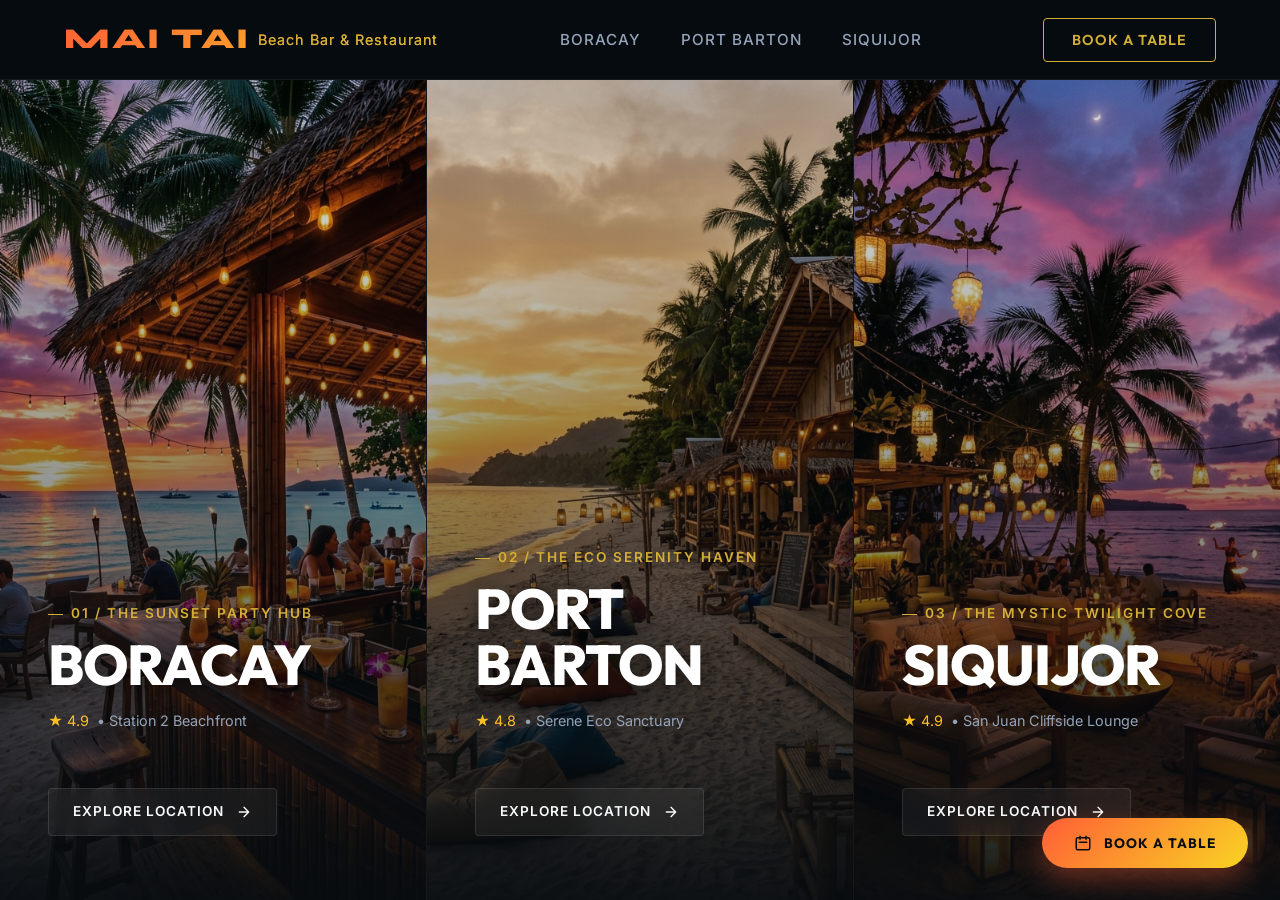
==== index.html @ 7ba45258 "Initial commit: Mai Tai Beach Bar Website with vertical split layout and local SEO/GEO schemas" ====
<!DOCTYPE html>
<html lang="en">
<head>
  <meta charset="UTF-8">
  <meta name="viewport" content="width=device-width, initial-scale=1.0">
  <title>Mai Tai Beach Bar & Restaurant | Boracay, Port Barton, Siquijor</title>
  
  <!-- SEO Meta Tags -->
  <meta name="description" content="Welcome to Mai Tai Beach Bar & Restaurant. Experience tropical luxury, signature cocktails, and premium dining at our three stunning Philippine beach locations: Boracay, Port Barton, and Siquijor.">
  <meta name="keywords" content="beach bar Philippines, Mai Tai, Boracay beach bar, Port Barton restaurant, Siquijor sunset bar, tropical cocktails, beach dining, Station 2 Boracay, Palawan beach bar">
  
  <!-- Open Graph / Facebook -->
  <meta property="og:type" content="website">
  <meta property="og:url" content="https://maitaibeachbar.com/">
  <meta property="og:title" content="Mai Tai Beach Bar & Restaurant | Boracay, Port Barton, Siquijor">
  <meta property="og:description" content="Indulge in tropical luxury, sunset views, and local fusion cuisine at our premium beach bar locations in Boracay, Port Barton, and Siquijor.">
  <meta property="og:image" content="assets/images/boracay.png">

  <!-- Twitter -->
  <meta property="twitter:card" content="summary_large_image">
  <meta property="twitter:url" content="https://maitaibeachbar.com/">
  <meta property="twitter:title" content="Mai Tai Beach Bar & Restaurant | Boracay, Port Barton, Siquijor">
  <meta property="twitter:description" content="Indulge in tropical luxury, sunset views, and local fusion cuisine at our premium beach bar locations in Boracay, Port Barton, and Siquijor.">
  <meta property="twitter:image" content="assets/images/boracay.png">

  <!-- Stylesheet -->
  <link rel="stylesheet" href="css/style.css">

  <!-- Organization Schema (SEO/GEO) -->
  <script type="application/ld+json">
  {
    "@context": "https://schema.org",
    "@type": "BarOrRestaurant",
    "name": "Mai Tai Beach Bar & Restaurant",
    "image": "assets/images/boracay.png",
    "@id": "https://maitaibeachbar.com",
    "url": "https://maitaibeachbar.com",
    "telephone": "+639171234567",
    "priceRange": "$$",
    "servesCuisine": "Filipino Fusion, International, Seafood, Cocktails",
    "address": {
      "@type": "PostalAddress",
      "addressCountry": "PH"
    },
    "subOrganization": [
      {
        "@type": "BarOrRestaurant",
        "name": "Mai Tai Beach Bar - Boracay",
        "image": "assets/images/boracay.png",
        "telephone": "+639179876543",
        "priceRange": "$$",
        "address": {
          "@type": "PostalAddress",
          "streetAddress": "Station 2, Beachfront, Balabag",
          "addressLocality": "Boracay Island",
          "addressRegion": "Malay, Aklan",
          "postalCode": "5608",
          "addressCountry": "PH"
        },
        "geo": {
          "@type": "GeoCoordinates",
          "latitude": 11.9593,
          "longitude": 121.9271
        }
      },
      {
        "@type": "BarOrRestaurant",
        "name": "Mai Tai Beach Bar - Port Barton",
        "image": "assets/images/port-barton.png",
        "telephone": "+639176543210",
        "priceRange": "$$",
        "address": {
          "@type": "PostalAddress",
          "streetAddress": "Itaytay Beach",
          "addressLocality": "Port Barton, San Vicente",
          "addressRegion": "Palawan",
          "postalCode": "5309",
          "addressCountry": "PH"
        },
        "geo": {
          "@type": "GeoCoordinates",
          "latitude": 10.4754,
          "longitude": 119.2536
        }
      },
      {
        "@type": "BarOrRestaurant",
        "name": "Mai Tai Beach Bar - Siquijor",
        "image": "assets/images/siquijor.png",
        "telephone": "+639173210987",
        "priceRange": "$$",
        "address": {
          "@type": "PostalAddress",
          "streetAddress": "Solfili, San Juan",
          "addressLocality": "San Juan",
          "addressRegion": "Siquijor",
          "postalCode": "6227",
          "addressCountry": "PH"
        },
        "geo": {
          "@type": "GeoCoordinates",
          "latitude": 9.1627,
          "longitude": 123.4975
        }
      }
    ]
  }
  </script>
</head>
<body>

  <!-- Navigation -->
  <nav class="navbar" id="main-nav">
    <a href="index.html" class="logo">
      MAI TAI <span>Beach Bar & Restaurant</span>
    </a>
    <ul class="nav-links" id="nav-menu">
      <li class="nav-item"><a href="boracay.html">Boracay</a></li>
      <li class="nav-item"><a href="port-barton.html">Port Barton</a></li>
      <li class="nav-item"><a href="siquijor.html">Siquijor</a></li>
    </ul>
    <button class="nav-btn open-booking-modal" id="nav-booking-btn">Book a Table</button>
    <button class="hamburger" id="nav-toggle" aria-label="Toggle Menu">
      <span></span>
      <span></span>
      <span></span>
    </button>
  </nav>

  <!-- Interactive Split Landing Page -->
  <main class="split-container">
    
    <!-- Boracay Panel -->
    <section class="split-panel" id="panel-boracay">
      <div class="panel-bg" style="background-image: url('assets/images/boracay.png');"></div>
      <div class="panel-content">
        <div class="panel-meta">
          <span></span> 01 / The Sunset Party Hub
        </div>
        <h2 class="panel-title">Boracay</h2>
        <div class="panel-rating">
          ★ 4.9 <span>• Station 2 Beachfront</span>
        </div>
        <p class="panel-desc">
          Experience the vibrant, high-energy pulse of Boracay. Powdery white sand, glowing fire dancer spectacles, and endless beachfront sunset sessions under tropical palms.
        </p>
        <a href="boracay.html" class="panel-link">
          Explore Location
          <svg fill="none" stroke="currentColor" stroke-linecap="round" stroke-linejoin="round" stroke-width="2" viewBox="0 0 24 24"><path d="M5 12h14M12 5l7 7-7 7"/></svg>
        </a>
      </div>
    </section>

    <!-- Port Barton Panel -->
    <section class="split-panel" id="panel-barton">
      <div class="panel-bg" style="background-image: url('assets/images/port-barton.png');"></div>
      <div class="panel-content">
        <div class="panel-meta">
          <span></span> 02 / The Eco Serenity Haven
        </div>
        <h2 class="panel-title">Port Barton</h2>
        <div class="panel-rating">
          ★ 4.8 <span>• Serene Eco Sanctuary</span>
        </div>
        <p class="panel-desc">
          Slow down and reconnect in Palawan's eco-haven. Warm golden hour sun, cozy wooden cabanas, crystal waters, and sustainably sourced ocean-to-table dining.
        </p>
        <a href="port-barton.html" class="panel-link">
          Explore Location
          <svg fill="none" stroke="currentColor" stroke-linecap="round" stroke-linejoin="round" stroke-width="2" viewBox="0 0 24 24"><path d="M5 12h14M12 5l7 7-7 7"/></svg>
        </a>
      </div>
    </section>

    <!-- Siquijor Panel -->
    <section class="split-panel" id="panel-siquijor">
      <div class="panel-bg" style="background-image: url('assets/images/siquijor.png');"></div>
      <div class="panel-content">
        <div class="panel-meta">
          <span></span> 03 / The Mystic Twilight Cove
        </div>
        <h2 class="panel-title">Siquijor</h2>
        <div class="panel-rating">
          ★ 4.9 <span>• San Juan Cliffside Lounge</span>
        </div>
        <p class="panel-desc">
          Immerse yourself in Siquijor's magical atmosphere. Acoustic sunset sessions, glowing lanterns, cozy fire pits, and cliffside ocean breezes.
        </p>
        <a href="siquijor.html" class="panel-link">
          Explore Location
          <svg fill="none" stroke="currentColor" stroke-linecap="round" stroke-linejoin="round" stroke-width="2" viewBox="0 0 24 24"><path d="M5 12h14M12 5l7 7-7 7"/></svg>
        </a>
      </div>
    </section>

  </main>

  <!-- Floating Booking Button -->
  <button class="floating-booking-btn open-booking-modal" id="float-booking-btn">
    <svg fill="none" stroke="currentColor" stroke-linecap="round" stroke-linejoin="round" stroke-width="2" viewBox="0 0 24 24"><path d="M8 7V3m8 4V3m-9 8h10M5 21h14a2 2 0 002-2V7a2 2 0 00-2-2H5a2 2 0 00-2 2v12a2 2 0 002 2z"/></svg>
    Book a Table
  </button>

  <!-- Reservation Modal -->
  <div class="modal" id="booking-modal">
    <div class="modal-content">
      <button class="modal-close" id="close-modal" aria-label="Close Modal">
        <svg fill="none" stroke="currentColor" stroke-linecap="round" stroke-linejoin="round" stroke-width="2" viewBox="0 0 24 24"><path d="M6 18L18 6M6 6l12 12"/></svg>
      </button>
      
      <!-- Form State -->
      <form id="reservation-form">
        <div class="modal-header">
          <h3>Reserve A Table</h3>
          <p>Book your spot in paradise. Select your preferred branch below.</p>
        </div>
        
        <div class="form-group">
          <label class="form-label" for="book-branch">Select Beach Bar Branch</label>
          <select class="form-control" id="book-branch" name="branch" required>
            <option value="" disabled selected>Choose a location...</option>
            <option value="Boracay">Mai Tai Boracay (Station 2)</option>
            <option value="Port Barton">Mai Tai Port Barton (Itaytay Beach)</option>
            <option value="Siquijor">Mai Tai Siquijor (San Juan Cliffside)</option>
          </select>
        </div>
        
        <div class="form-row">
          <div class="form-group">
            <label class="form-label" for="book-date">Date</label>
            <input type="date" class="form-control" id="book-date" name="date" required>
          </div>
          <div class="form-group">
            <label class="form-label" for="book-time">Time</label>
            <select class="form-control" id="book-time" name="time" required>
              <option value="" disabled selected>Select time...</option>
              <option value="11:00 AM">11:00 AM</option>
              <option value="12:30 PM">12:30 PM</option>
              <option value="2:00 PM">2:00 PM</option>
              <option value="4:00 PM">4:00 PM (Pre-Sunset)</option>
              <option value="5:30 PM">5:30 PM (Sunset Peak)</option>
              <option value="7:00 PM">7:00 PM</option>
              <option value="8:30 PM">8:30 PM</option>
              <option value="10:00 PM">10:00 PM</option>
            </select>
          </div>
        </div>

        <div class="form-row">
          <div class="form-group">
            <label class="form-label" for="book-guests">Guests</label>
            <select class="form-control" id="book-guests" name="guests" required>
              <option value="2" selected>2 People</option>
              <option value="3">3 People</option>
              <option value="4">4 People</option>
              <option value="6">6 People</option>
              <option value="8">8+ People (Group)</option>
            </select>
          </div>
          <div class="form-group">
            <label class="form-label" for="book-phone">Phone Number</label>
            <input type="tel" class="form-control" id="book-phone" name="phone" placeholder="+63 917..." required>
          </div>
        </div>

        <div class="form-group">
          <label class="form-label" for="book-name">Full Name</label>
          <input type="text" class="form-control" id="book-name" name="name" placeholder="John Doe" required>
        </div>

        <div class="form-group">
          <label class="form-label" for="book-email">Email Address</label>
          <input type="email" class="form-control" id="book-email" name="email" placeholder="john@example.com" required>
        </div>

        <button type="submit" class="form-submit-btn">Confirm Reservation</button>
      </form>

      <!-- Success State -->
      <div class="form-success-state" id="success-state">
        <div class="success-icon">
          <svg fill="none" stroke="currentColor" stroke-linecap="round" stroke-linejoin="round" stroke-width="2" viewBox="0 0 24 24"><path d="M5 13l4 4L19 7"/></svg>
        </div>
        <h4>Booking Confirmed!</h4>
        <p>Your table in paradise is reserved. We sent a confirmation email to <strong id="success-email">john@example.com</strong>. See you soon!</p>
        <button class="form-submit-btn" id="success-close-btn" style="margin-top: 2rem;">Awesome</button>
      </div>

    </div>
  </div>

  <!-- JavaScript -->
  <script src="js/main.js"></script>
</body>
</html>
---- css/style.css ----
/* Google Fonts */
@import url('https://fonts.googleapis.com/css2?family=Inter:wght@300;400;500;600;700&family=Outfit:wght@300;400;500;600;700;800&family=Syne:wght@500;600;700;800&display=swap');

:root {
  /* Color Palette */
  --bg-dark: #070c10;
  --bg-card: rgba(18, 26, 33, 0.65);
  --bg-card-hover: rgba(25, 36, 46, 0.85);
  --border-color: rgba(212, 175, 55, 0.15);
  --border-hover: rgba(212, 175, 55, 0.4);
  
  --primary-gold: #d4af37; /* Sand Gold */
  --primary-gold-rgb: 212, 175, 55;
  --accent-orange: #ff5e36; /* Sunset Orange */
  --accent-yellow: #f9d423; /* Golden Sunset */
  
  --text-primary: #f8fafc;
  --text-secondary: #94a3b8;
  --text-muted: #64748b;
  
  /* Gradation */
  --sunset-gradient: linear-gradient(135deg, var(--accent-orange) 0%, var(--accent-yellow) 100%);
  --dark-overlay: linear-gradient(to bottom, rgba(7, 12, 16, 0.2) 0%, rgba(7, 12, 16, 0.85) 100%);
  --panel-overlay: linear-gradient(to bottom, rgba(7, 12, 16, 0.1) 0%, rgba(7, 12, 16, 0.5) 60%, rgba(7, 12, 16, 0.95) 100%);
  
  /* Font Family */
  --font-title: 'Outfit', sans-serif;
  --font-accent: 'Syne', sans-serif;
  --font-body: 'Inter', sans-serif;

  /* Nav Height */
  --nav-height: 80px;
}

/* Reset & Base Styles */
* {
  margin: 0;
  padding: 0;
  box-sizing: border-box;
}

html {
  scroll-behavior: smooth;
}

body {
  font-family: var(--font-body);
  background-color: var(--bg-dark);
  color: var(--text-primary);
  line-height: 1.6;
  overflow-x: hidden;
}

h1, h2, h3, h4, h5, h6 {
  font-family: var(--font-title);
  font-weight: 700;
  letter-spacing: -0.02em;
}

a {
  text-decoration: none;
  color: inherit;
  transition: all 0.3s ease;
}

img {
  max-width: 100%;
  height: auto;
  display: block;
}

/* Header & Navbar */
.navbar {
  position: fixed;
  top: 0;
  left: 0;
  width: 100%;
  height: var(--nav-height);
  background: rgba(7, 12, 16, 0.8);
  backdrop-filter: blur(15px);
  -webkit-backdrop-filter: blur(15px);
  border-bottom: 1px solid rgba(255, 255, 255, 0.05);
  z-index: 1000;
  display: flex;
  align-items: center;
  justify-content: space-between;
  padding: 0 4rem;
  transition: all 0.4s ease;
}

.navbar.scrolled {
  height: 70px;
  background: rgba(7, 12, 16, 0.95);
  box-shadow: 0 10px 30px rgba(0, 0, 0, 0.3);
}

.logo {
  font-family: var(--font-accent);
  font-weight: 800;
  font-size: 1.8rem;
  letter-spacing: 2px;
  background: var(--sunset-gradient);
  -webkit-background-clip: text;
  -webkit-text-fill-color: transparent;
  display: flex;
  align-items: center;
  gap: 0.5rem;
}

.logo span {
  font-size: 0.9rem;
  font-family: var(--font-body);
  font-weight: 400;
  letter-spacing: 1px;
  color: var(--primary-gold);
  -webkit-text-fill-color: initial;
}

.nav-links {
  display: flex;
  list-style: none;
  gap: 2.5rem;
  align-items: center;
}

.nav-item a {
  font-size: 0.95rem;
  font-weight: 500;
  letter-spacing: 1px;
  text-transform: uppercase;
  color: var(--text-secondary);
  position: relative;
  padding: 0.5rem 0;
}

.nav-item a:hover,
.nav-item.active a {
  color: var(--text-primary);
}

.nav-item a::after {
  content: '';
  position: absolute;
  bottom: 0;
  left: 0;
  width: 0;
  height: 2px;
  background: var(--sunset-gradient);
  transition: width 0.3s ease;
}

.nav-item a:hover::after,
.nav-item.active a::after {
  width: 100%;
}

.nav-btn {
  background: transparent;
  border: 1px solid var(--primary-gold);
  color: var(--primary-gold);
  padding: 0.75rem 1.75rem;
  font-family: var(--font-title);
  font-weight: 600;
  font-size: 0.9rem;
  letter-spacing: 1px;
  text-transform: uppercase;
  border-radius: 4px;
  cursor: pointer;
  transition: all 0.3s cubic-bezier(0.25, 1, 0.5, 1);
}

.nav-btn:hover {
  background: var(--sunset-gradient);
  border-color: transparent;
  color: var(--bg-dark);
  box-shadow: 0 0 20px rgba(212, 175, 55, 0.3);
  transform: translateY(-2px);
}

/* Hamburger Menu (Mobile) */
.hamburger {
  display: none;
  cursor: pointer;
  background: none;
  border: none;
}

.hamburger span {
  display: block;
  width: 25px;
  height: 2px;
  background-color: var(--text-primary);
  margin: 5px 0;
  transition: all 0.3s ease;
}

/* Split Screen Homepage */
.split-container {
  display: flex;
  width: 100%;
  height: calc(100vh - var(--nav-height));
  margin-top: var(--nav-height);
  overflow: hidden;
  background-color: var(--bg-dark);
}

.split-panel {
  position: relative;
  flex: 1;
  height: 100%;
  overflow: hidden;
  transition: flex 0.7s cubic-bezier(0.25, 1, 0.4, 1);
  display: flex;
  flex-direction: column;
  justify-content: flex-end;
  padding: 4rem 3rem;
  border-right: 1px solid rgba(255, 255, 255, 0.05);
}

.split-panel:last-child {
  border-right: none;
}

.panel-bg {
  position: absolute;
  top: 0;
  left: 0;
  width: 100%;
  height: 100%;
  background-size: cover;
  background-position: center;
  transition: transform 1.2s cubic-bezier(0.25, 1, 0.4, 1);
  z-index: 1;
}

/* Split Overlays */
.split-panel::before {
  content: '';
  position: absolute;
  top: 0;
  left: 0;
  width: 100%;
  height: 100%;
  background: var(--panel-overlay);
  z-index: 2;
  transition: opacity 0.5s ease;
}

/* Hover States for Split Screen */
.split-container:hover .split-panel {
  flex: 0.6;
}

.split-container .split-panel:hover {
  flex: 1.8;
}

.split-panel:hover .panel-bg {
  transform: scale(1.08);
}

.split-panel:hover::before {
  opacity: 0.85;
}

/* Panel Contents */
.panel-content {
  position: relative;
  z-index: 3;
  width: 100%;
  transition: transform 0.5s cubic-bezier(0.25, 1, 0.4, 1);
}

.panel-meta {
  color: var(--primary-gold);
  font-size: 0.85rem;
  font-weight: 600;
  letter-spacing: 2px;
  text-transform: uppercase;
  margin-bottom: 0.75rem;
  display: flex;
  align-items: center;
  gap: 0.5rem;
}

.panel-meta span {
  width: 15px;
  height: 1px;
  background-color: var(--primary-gold);
  display: inline-block;
}

.panel-title {
  font-family: var(--font-title);
  font-size: 3.5rem;
  font-weight: 800;
  text-transform: uppercase;
  line-height: 1;
  margin-bottom: 1rem;
  color: #fff;
  letter-spacing: -1px;
  text-shadow: 0 4px 20px rgba(0, 0, 0, 0.5);
}

.panel-rating {
  display: flex;
  align-items: center;
  gap: 0.5rem;
  font-size: 0.9rem;
  color: #fbbf24;
  margin-bottom: 1.5rem;
}

.panel-rating span {
  color: var(--text-secondary);
}

.panel-desc {
  color: var(--text-secondary);
  font-size: 0.95rem;
  max-width: 80%;
  margin-bottom: 2rem;
  opacity: 0;
  transform: translateY(20px);
  max-height: 0;
  overflow: hidden;
  transition: opacity 0.5s ease, transform 0.5s ease, max-height 0.5s ease;
}

.split-panel:hover .panel-desc {
  opacity: 1;
  transform: translateY(0);
  max-height: 80px;
  margin-bottom: 2rem;
}

.panel-link {
  display: inline-flex;
  align-items: center;
  gap: 0.75rem;
  color: var(--text-primary);
  font-weight: 600;
  letter-spacing: 1px;
  text-transform: uppercase;
  font-size: 0.85rem;
  padding: 0.75rem 1.5rem;
  border-radius: 4px;
  background: rgba(255, 255, 255, 0.05);
  border: 1px solid rgba(255, 255, 255, 0.1);
  backdrop-filter: blur(10px);
  -webkit-backdrop-filter: blur(10px);
  overflow: hidden;
  transition: all 0.3s ease;
}

.panel-link svg {
  width: 16px;
  height: 16px;
  transition: transform 0.3s ease;
}

.split-panel:hover .panel-link {
  background: var(--sunset-gradient);
  color: var(--bg-dark);
  border-color: transparent;
  box-shadow: 0 5px 20px rgba(255, 94, 54, 0.3);
}

.split-panel:hover .panel-link svg {
  transform: translateX(5px);
}

/* Branch Pages Layout */
.branch-hero {
  height: 65vh;
  position: relative;
  margin-top: var(--nav-height);
  display: flex;
  align-items: center;
  justify-content: center;
  text-align: center;
  overflow: hidden;
}

.branch-hero-bg {
  position: absolute;
  top: 0;
  left: 0;
  width: 100%;
  height: 100%;
  background-size: cover;
  background-position: center;
  z-index: 1;
}

.branch-hero::before {
  content: '';
  position: absolute;
  top: 0;
  left: 0;
  width: 100%;
  height: 100%;
  background: linear-gradient(to bottom, rgba(7, 12, 16, 0.4) 0%, rgba(7, 12, 16, 0.95) 100%);
  z-index: 2;
}

.branch-hero-content {
  position: relative;
  z-index: 3;
  max-width: 800px;
  padding: 2rem;
}

.branch-tag {
  color: var(--primary-gold);
  font-family: var(--font-title);
  font-weight: 600;
  font-size: 0.95rem;
  letter-spacing: 4px;
  text-transform: uppercase;
  margin-bottom: 1rem;
  display: inline-block;
}

.branch-title {
  font-size: 5rem;
  font-weight: 800;
  text-transform: uppercase;
  line-height: 0.95;
  margin-bottom: 1.5rem;
  background: var(--sunset-gradient);
  -webkit-background-clip: text;
  -webkit-text-fill-color: transparent;
  letter-spacing: -2px;
}

.branch-subtitle {
  color: var(--text-secondary);
  font-size: 1.25rem;
  font-weight: 300;
  max-width: 600px;
  margin: 0 auto;
}

/* Section Common Styles */
.section {
  padding: 8rem 4rem;
  position: relative;
}

.section-dark {
  background-color: var(--bg-dark);
}

.section-alt {
  background-color: #0b1218;
}

.section-header {
  text-align: center;
  max-width: 700px;
  margin: 0 auto 5rem;
}

.section-tag {
  color: var(--primary-gold);
  font-size: 0.85rem;
  font-weight: 600;
  letter-spacing: 3px;
  text-transform: uppercase;
  margin-bottom: 0.75rem;
  display: inline-block;
}

.section-title {
  font-size: 2.75rem;
  font-weight: 700;
  text-transform: uppercase;
  margin-bottom: 1rem;
}

.section-desc {
  color: var(--text-secondary);
  font-size: 1.05rem;
}

/* Container */
.container {
  max-width: 1200px;
  margin: 0 auto;
}

/* Quick Facts / GEO TL;DR Bar */
.tldr-bar {
  background: rgba(255, 255, 255, 0.02);
  border: 1px solid var(--border-color);
  backdrop-filter: blur(10px);
  border-radius: 8px;
  padding: 1.5rem 3rem;
  margin-top: -3rem;
  position: relative;
  z-index: 10;
  display: grid;
  grid-template-columns: repeat(4, 1fr);
  gap: 2rem;
}

.tldr-item {
  display: flex;
  flex-direction: column;
  gap: 0.25rem;
}

.tldr-label {
  color: var(--text-muted);
  font-size: 0.75rem;
  font-weight: 600;
  text-transform: uppercase;
  letter-spacing: 1px;
}

.tldr-value {
  color: var(--text-primary);
  font-size: 1rem;
  font-weight: 600;
}

.tldr-value a:hover {
  color: var(--primary-gold);
}

/* About / Story Section */
.about-grid {
  display: grid;
  grid-template-columns: 1.1fr 0.9fr;
  gap: 5rem;
  align-items: center;
}

.about-text h3 {
  font-size: 1.8rem;
  color: var(--primary-gold);
  margin-bottom: 1.5rem;
  text-transform: uppercase;
}

.about-text p {
  color: var(--text-secondary);
  margin-bottom: 1.5rem;
  font-size: 1.05rem;
}

.about-features {
  display: grid;
  grid-template-columns: repeat(2, 1fr);
  gap: 2rem;
  margin-top: 3rem;
}

.feature-card {
  background: var(--bg-card);
  border: 1px solid var(--border-color);
  border-radius: 6px;
  padding: 1.5rem;
  transition: all 0.3s ease;
}

.feature-card:hover {
  border-color: var(--border-hover);
  background: var(--bg-card-hover);
  transform: translateY(-5px);
}

.feature-icon {
  width: 40px;
  height: 40px;
  color: var(--accent-orange);
  margin-bottom: 1rem;
}

.feature-card h4 {
  font-size: 1.1rem;
  margin-bottom: 0.5rem;
  text-transform: uppercase;
}

.feature-card p {
  font-size: 0.9rem;
  color: var(--text-muted);
  margin-bottom: 0;
}

.about-gallery {
  display: grid;
  grid-template-columns: repeat(2, 1fr);
  gap: 1.5rem;
}

.gallery-img {
  border-radius: 8px;
  overflow: hidden;
  height: 250px;
  border: 1px solid rgba(255, 255, 255, 0.05);
}

.gallery-img img {
  width: 100%;
  height: 100%;
  object-fit: cover;
  transition: transform 0.5s ease;
}

.gallery-img:hover img {
  transform: scale(1.05);
}

.gallery-img.wide {
  grid-column: span 2;
  height: 200px;
}

/* Digital Menu Section */
.menu-grid {
  display: grid;
  grid-template-columns: repeat(2, 1fr);
  gap: 4rem;
}

.menu-category-title {
  font-size: 1.8rem;
  font-weight: 700;
  text-transform: uppercase;
  color: var(--primary-gold);
  border-bottom: 1px solid var(--border-color);
  padding-bottom: 0.75rem;
  margin-bottom: 2.5rem;
  display: flex;
  justify-content: space-between;
  align-items: center;
}

.menu-category-title span {
  font-size: 0.85rem;
  color: var(--text-muted);
  font-family: var(--font-body);
  letter-spacing: 2px;
}

.menu-items-list {
  display: flex;
  flex-direction: column;
  gap: 2rem;
}

.menu-item {
  display: flex;
  flex-direction: column;
  gap: 0.5rem;
  position: relative;
  padding-bottom: 1.5rem;
  border-bottom: 1px dashed rgba(255, 255, 255, 0.05);
}

.menu-item:last-child {
  border-bottom: none;
}

.menu-item-header {
  display: flex;
  justify-content: space-between;
  align-items: baseline;
  gap: 1rem;
}

.menu-item-name {
  font-size: 1.25rem;
  font-weight: 600;
  text-transform: uppercase;
  color: #fff;
  letter-spacing: 0.5px;
}

.menu-item-price {
  font-family: var(--font-title);
  font-weight: 700;
  color: var(--primary-gold);
  font-size: 1.25rem;
  white-space: nowrap;
}

.menu-item-desc {
  font-size: 0.9rem;
  color: var(--text-secondary);
  max-width: 85%;
}

.menu-item-tag {
  align-self: flex-start;
  font-size: 0.7rem;
  font-weight: 600;
  letter-spacing: 1px;
  text-transform: uppercase;
  padding: 0.2rem 0.6rem;
  border-radius: 3px;
  background-color: rgba(255, 94, 54, 0.1);
  color: var(--accent-orange);
}

/* Contact & Info Grid */
.contact-grid {
  display: grid;
  grid-template-columns: 1.2fr 0.8fr;
  gap: 4rem;
}

.map-card {
  background: var(--bg-card);
  border: 1px solid var(--border-color);
  border-radius: 8px;
  padding: 1rem;
  overflow: hidden;
  height: 450px;
  display: flex;
  flex-direction: column;
}

.map-embed {
  width: 100%;
  flex: 1;
  background-color: #0d161f;
  border-radius: 4px;
  position: relative;
  display: flex;
  align-items: center;
  justify-content: center;
  border: 1px solid rgba(255, 255, 255, 0.05);
}

.map-placeholder-content {
  text-align: center;
  padding: 2rem;
  color: var(--text-secondary);
}

.map-placeholder-icon {
  width: 50px;
  height: 50px;
  color: var(--primary-gold);
  margin: 0 auto 1.5rem;
}

.map-placeholder-btn {
  background: rgba(212, 175, 55, 0.1);
  border: 1px solid var(--primary-gold);
  color: var(--primary-gold);
  font-size: 0.8rem;
  font-weight: 600;
  text-transform: uppercase;
  letter-spacing: 1px;
  padding: 0.6rem 1.2rem;
  border-radius: 4px;
  cursor: pointer;
  margin-top: 1rem;
  transition: all 0.3s ease;
}

.map-placeholder-btn:hover {
  background: var(--primary-gold);
  color: var(--bg-dark);
}

.contact-info-list {
  display: flex;
  flex-direction: column;
  gap: 2rem;
}

.info-item-box {
  background: var(--bg-card);
  border: 1px solid var(--border-color);
  border-radius: 8px;
  padding: 2rem;
  display: flex;
  gap: 1.5rem;
  transition: all 0.3s ease;
}

.info-item-box:hover {
  border-color: var(--border-hover);
  background: var(--bg-card-hover);
  transform: translateY(-3px);
}

.info-icon-wrapper {
  width: 50px;
  height: 50px;
  background-color: rgba(212, 175, 55, 0.1);
  border-radius: 50%;
  display: flex;
  align-items: center;
  justify-content: center;
  color: var(--primary-gold);
  flex-shrink: 0;
}

.info-icon-wrapper svg {
  width: 24px;
  height: 24px;
}

.info-details h4 {
  font-size: 1.1rem;
  text-transform: uppercase;
  margin-bottom: 0.5rem;
}

.info-details p {
  color: var(--text-secondary);
  font-size: 0.95rem;
  margin-bottom: 0.25rem;
}

.info-details a {
  color: var(--text-primary);
  font-weight: 500;
}

.info-details a:hover {
  color: var(--primary-gold);
}

/* FAQ Accordions */
.faq-list {
  max-width: 800px;
  margin: 0 auto;
  display: flex;
  flex-direction: column;
  gap: 1.5rem;
}

.faq-item {
  background: var(--bg-card);
  border: 1px solid var(--border-color);
  border-radius: 6px;
  overflow: hidden;
  transition: all 0.3s ease;
}

.faq-item:hover {
  border-color: var(--border-hover);
}

.faq-question {
  width: 100%;
  padding: 1.5rem 2rem;
  background: none;
  border: none;
  color: var(--text-primary);
  text-align: left;
  font-family: var(--font-title);
  font-size: 1.15rem;
  font-weight: 600;
  cursor: pointer;
  display: flex;
  justify-content: space-between;
  align-items: center;
  gap: 1rem;
}

.faq-question span {
  text-transform: uppercase;
  letter-spacing: 0.5px;
}

.faq-icon {
  width: 18px;
  height: 18px;
  color: var(--primary-gold);
  transition: transform 0.3s ease;
}

.faq-item.active .faq-icon {
  transform: rotate(45deg);
}

.faq-answer {
  max-height: 0;
  overflow: hidden;
  transition: max-height 0.4s cubic-bezier(0.25, 1, 0.5, 1);
}

.faq-answer-content {
  padding: 0 2rem 1.75rem;
  color: var(--text-secondary);
  font-size: 0.95rem;
  border-top: 1px solid rgba(255, 255, 255, 0.03);
  padding-top: 1rem;
}

/* Modal Booking Form */
.modal {
  position: fixed;
  top: 0;
  left: 0;
  width: 100%;
  height: 100%;
  background-color: rgba(7, 12, 16, 0.85);
  backdrop-filter: blur(10px);
  z-index: 2000;
  display: flex;
  align-items: center;
  justify-content: center;
  opacity: 0;
  pointer-events: none;
  transition: opacity 0.4s ease;
}

.modal.active {
  opacity: 1;
  pointer-events: auto;
}

.modal-content {
  background-color: #0b1218;
  border: 1px solid var(--border-color);
  border-radius: 12px;
  width: 90%;
  max-width: 550px;
  padding: 3rem;
  position: relative;
  box-shadow: 0 20px 50px rgba(0, 0, 0, 0.5);
  transform: scale(0.9);
  transition: transform 0.4s cubic-bezier(0.25, 1, 0.5, 1);
}

.modal.active .modal-content {
  transform: scale(1);
}

.modal-close {
  position: absolute;
  top: 1.5rem;
  right: 1.5rem;
  background: none;
  border: none;
  color: var(--text-muted);
  cursor: pointer;
  transition: color 0.3s ease;
}

.modal-close:hover {
  color: var(--text-primary);
}

.modal-close svg {
  width: 24px;
  height: 24px;
}

.modal-header {
  text-align: center;
  margin-bottom: 2rem;
}

.modal-header h3 {
  font-size: 1.8rem;
  text-transform: uppercase;
  margin-bottom: 0.5rem;
}

.modal-header p {
  color: var(--text-secondary);
  font-size: 0.9rem;
}

/* Forms */
.form-group {
  margin-bottom: 1.5rem;
}

.form-row {
  display: grid;
  grid-template-columns: repeat(2, 1fr);
  gap: 1.5rem;
}

.form-label {
  display: block;
  font-size: 0.75rem;
  font-weight: 600;
  text-transform: uppercase;
  letter-spacing: 1px;
  color: var(--primary-gold);
  margin-bottom: 0.5rem;
}

.form-control {
  width: 100%;
  background-color: rgba(255, 255, 255, 0.03);
  border: 1px solid var(--border-color);
  border-radius: 4px;
  padding: 0.85rem 1rem;
  color: var(--text-primary);
  font-family: var(--font-body);
  font-size: 0.95rem;
  transition: all 0.3s ease;
}

.form-control:focus {
  outline: none;
  border-color: var(--primary-gold);
  background-color: rgba(255, 255, 255, 0.06);
  box-shadow: 0 0 10px rgba(212, 175, 55, 0.1);
}

select.form-control {
  appearance: none;
  background-image: url("data:image/svg+xml,%3Csvg xmlns='http://www.w3.org/2000/svg' viewBox='0 0 24 24' fill='none' stroke='%23d4af37' stroke-width='2' stroke-linecap='round' stroke-linejoin='round'%3E%3Cpolyline points='6 9 12 15 18 9'%3E%3C/polyline%3E%3C/svg%3E");
  background-repeat: no-repeat;
  background-position: right 1rem center;
  background-size: 1.2rem;
  padding-right: 2.5rem;
}

.form-submit-btn {
  width: 100%;
  background: var(--sunset-gradient);
  border: none;
  color: var(--bg-dark);
  font-family: var(--font-title);
  font-weight: 700;
  font-size: 1rem;
  text-transform: uppercase;
  letter-spacing: 1px;
  padding: 1rem;
  border-radius: 4px;
  cursor: pointer;
  margin-top: 1rem;
  transition: all 0.3s ease;
}

.form-submit-btn:hover {
  transform: translateY(-2px);
  box-shadow: 0 8px 25px rgba(255, 94, 54, 0.4);
}

/* Success State */
.form-success-state {
  display: none;
  text-align: center;
  padding: 2rem 0;
}

.success-icon {
  width: 70px;
  height: 70px;
  background-color: rgba(34, 197, 94, 0.1);
  color: #22c55e;
  border-radius: 50%;
  display: flex;
  align-items: center;
  justify-content: center;
  margin: 0 auto 1.5rem;
}

.success-icon svg {
  width: 36px;
  height: 36px;
}

.form-success-state h4 {
  font-size: 1.5rem;
  text-transform: uppercase;
  margin-bottom: 0.5rem;
}

.form-success-state p {
  color: var(--text-secondary);
  font-size: 0.95rem;
}

/* Footer styling */
.footer {
  background-color: #04080a;
  border-top: 1px solid rgba(255, 255, 255, 0.03);
  padding: 6rem 4rem 3rem;
  color: var(--text-secondary);
}

.footer-grid {
  display: grid;
  grid-template-columns: 1.5fr repeat(3, 1fr);
  gap: 4rem;
  margin-bottom: 4rem;
}

.footer-brand {
  display: flex;
  flex-direction: column;
  gap: 1.5rem;
}

.footer-desc {
  font-size: 0.95rem;
  max-width: 300px;
}

.social-links {
  display: flex;
  gap: 1rem;
}

.social-icon {
  width: 36px;
  height: 36px;
  background-color: rgba(255, 255, 255, 0.03);
  border: 1px solid rgba(255, 255, 255, 0.05);
  border-radius: 50%;
  display: flex;
  align-items: center;
  justify-content: center;
  color: var(--text-secondary);
}

.social-icon:hover {
  background: var(--sunset-gradient);
  color: var(--bg-dark);
  border-color: transparent;
  transform: translateY(-3px);
}

.footer-col h5 {
  color: var(--text-primary);
  font-size: 1rem;
  text-transform: uppercase;
  letter-spacing: 1px;
  margin-bottom: 1.5rem;
}

.footer-links {
  list-style: none;
  display: flex;
  flex-direction: column;
  gap: 0.75rem;
}

.footer-links a {
  font-size: 0.9rem;
}

.footer-links a:hover {
  color: var(--primary-gold);
  padding-left: 5px;
}

.footer-bottom {
  border-top: 1px solid rgba(255, 255, 255, 0.03);
  padding-top: 2rem;
  display: flex;
  justify-content: space-between;
  align-items: center;
  flex-wrap: wrap;
  gap: 1.5rem;
  font-size: 0.85rem;
  color: var(--text-muted);
}

.footer-policy-links {
  display: flex;
  gap: 2rem;
}

.footer-policy-links a:hover {
  color: var(--text-secondary);
}

/* Floating Action Button (Booking) */
.floating-booking-btn {
  position: fixed;
  bottom: 2rem;
  right: 2rem;
  background: var(--sunset-gradient);
  color: var(--bg-dark);
  border: none;
  border-radius: 50px;
  padding: 1rem 2rem;
  font-family: var(--font-title);
  font-weight: 700;
  text-transform: uppercase;
  font-size: 0.85rem;
  letter-spacing: 1px;
  box-shadow: 0 10px 30px rgba(255, 94, 54, 0.4);
  cursor: pointer;
  z-index: 999;
  display: flex;
  align-items: center;
  gap: 0.75rem;
  transition: all 0.3s cubic-bezier(0.25, 1, 0.5, 1);
}

.floating-booking-btn svg {
  width: 18px;
  height: 18px;
}

.floating-booking-btn:hover {
  transform: translateY(-5px);
  box-shadow: 0 15px 40px rgba(255, 94, 54, 0.6);
}

/* Media Queries */

@media (max-width: 1200px) {
  .navbar {
    padding: 0 2rem;
  }
  .split-panel {
    padding: 3rem 2rem;
  }
  .panel-title {
    font-size: 2.8rem;
  }
  .about-grid {
    gap: 3rem;
  }
  .section {
    padding: 6rem 2rem;
  }
}

@media (max-width: 992px) {
  /* Stacked split panels for mobile */
  .split-container {
    flex-direction: column;
    height: auto;
  }
  .split-panel {
    height: 40vh;
    padding: 2.5rem 2rem;
    border-right: none;
    border-bottom: 1px solid rgba(255, 255, 255, 0.05);
  }
  .split-container:hover .split-panel {
    flex: 1;
  }
  .split-container .split-panel:hover {
    flex: 1;
  }
  .split-panel:hover .panel-bg {
    transform: none;
  }
  .split-panel .panel-desc {
    opacity: 1;
    transform: none;
    max-height: 80px;
    margin-bottom: 1.5rem;
  }
  .about-grid {
    grid-template-columns: 1fr;
    gap: 4rem;
  }
  .gallery-img {
    height: 200px;
  }
  .menu-grid {
    grid-template-columns: 1fr;
    gap: 4rem;
  }
  .contact-grid {
    grid-template-columns: 1fr;
    gap: 4rem;
  }
  .footer-grid {
    grid-template-columns: 1fr 1fr;
    gap: 3rem;
  }
  .tldr-bar {
    grid-template-columns: repeat(2, 1fr);
    padding: 1.5rem;
    gap: 1.5rem;
  }
}

@media (max-width: 768px) {
  .hamburger {
    display: block;
    z-index: 1001;
  }
  
  .nav-links {
    position: fixed;
    top: 0;
    right: -100%;
    width: 300px;
    height: 100vh;
    background-color: #070c10;
    border-left: 1px solid var(--border-color);
    flex-direction: column;
    justify-content: center;
    gap: 2.5rem;
    padding: 2rem;
    transition: right 0.4s cubic-bezier(0.25, 1, 0.5, 1);
    z-index: 999;
  }
  
  .nav-links.active {
    right: 0;
  }
  
  .hamburger.active span:nth-child(1) {
    transform: rotate(45deg) translate(5px, 5px);
  }
  .hamburger.active span:nth-child(2) {
    opacity: 0;
  }
  .hamburger.active span:nth-child(3) {
    transform: rotate(-45deg) translate(7px, -8px);
  }
  
  .branch-title {
    font-size: 3.5rem;
  }
  
  .section-title {
    font-size: 2.2rem;
  }
  
  .modal-content {
    padding: 2rem;
  }
  
  .form-row {
    grid-template-columns: 1fr;
    gap: 0;
  }
  
  .tldr-bar {
    grid-template-columns: 1fr;
  }
  
  .footer-grid {
    grid-template-columns: 1fr;
  }
  
  .floating-booking-btn {
    bottom: 1.5rem;
    right: 1.5rem;
    padding: 0.8rem 1.5rem;
    font-size: 0.8rem;
  }
}
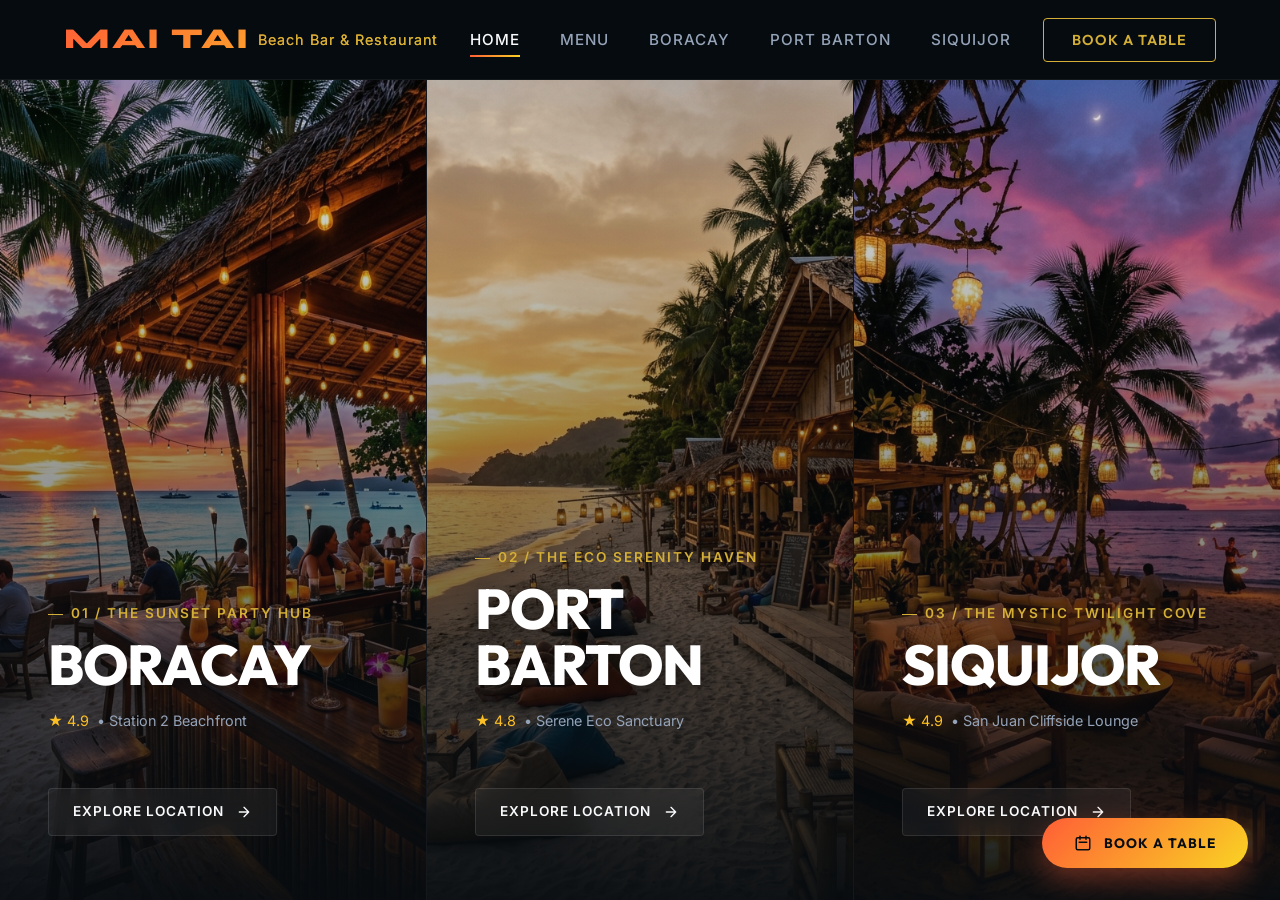
==== commit 92f687fd: "Add unified multi-branch menu page with location switcher and category tabs" ====
--- a/index.html
+++ b/index.html
@@ -115,6 +115,8 @@
       MAI TAI <span>Beach Bar & Restaurant</span>
     </a>
     <ul class="nav-links" id="nav-menu">
+      <li class="nav-item active"><a href="index.html">Home</a></li>
+      <li class="nav-item"><a href="menu.html">Menu</a></li>
       <li class="nav-item"><a href="boracay.html">Boracay</a></li>
       <li class="nav-item"><a href="port-barton.html">Port Barton</a></li>
       <li class="nav-item"><a href="siquijor.html">Siquijor</a></li>
--- a/css/style.css
+++ b/css/style.css
@@ -1349,3 +1349,106 @@
     font-size: 0.8rem;
   }
 }
+
+/* ─── Menu Page specific styles ─── */
+.menu-controls {
+  display: flex;
+  flex-direction: column;
+  align-items: center;
+  gap: 2rem;
+  margin-bottom: 2rem;
+}
+
+.menu-location-selector {
+  display: flex;
+  background-color: rgba(255, 255, 255, 0.03);
+  border: 1px solid var(--border-color);
+  padding: 4px;
+  border-radius: 50px;
+}
+
+.menu-loc-btn {
+  border: none;
+  background: transparent;
+  padding: 0.75rem 2rem;
+  font-family: var(--font-title);
+  font-weight: 700;
+  font-size: 0.95rem;
+  color: var(--text-secondary);
+  cursor: pointer;
+  border-radius: 50px;
+  transition: all 0.3s ease;
+  letter-spacing: 1px;
+  text-transform: uppercase;
+}
+
+.menu-loc-btn:hover {
+  color: var(--text-primary);
+}
+
+.menu-loc-btn.is-active {
+  background: var(--sunset-gradient);
+  color: var(--bg-dark);
+}
+
+.menu-category-tabs {
+  display: flex;
+  gap: 0.75rem;
+  flex-wrap: wrap;
+  justify-content: center;
+}
+
+.menu-tab-btn {
+  background-color: transparent;
+  border: 1px solid var(--border-color);
+  color: var(--text-secondary);
+  padding: 0.6rem 1.5rem;
+  border-radius: 50px;
+  cursor: pointer;
+  font-family: var(--font-title);
+  font-weight: 600;
+  font-size: 0.85rem;
+  text-transform: uppercase;
+  letter-spacing: 0.5px;
+  transition: all 0.3s ease;
+}
+
+.menu-tab-btn:hover {
+  border-color: var(--border-hover);
+  color: var(--text-primary);
+  background-color: rgba(255, 255, 255, 0.02);
+}
+
+.menu-tab-btn.is-active {
+  background: var(--sunset-gradient);
+  color: var(--bg-dark);
+  border-color: transparent;
+}
+
+.menu-location-wrapper {
+  display: none;
+}
+
+.menu-location-wrapper.is-active {
+  display: block;
+}
+
+.menu-tab-content {
+  display: none;
+  animation: menuFadeIn 0.5s ease forwards;
+}
+
+.menu-tab-content.is-active {
+  display: block;
+}
+
+@keyframes menuFadeIn {
+  from {
+    opacity: 0;
+    transform: translateY(10px);
+  }
+  to {
+    opacity: 1;
+    transform: translateY(0);
+  }
+}
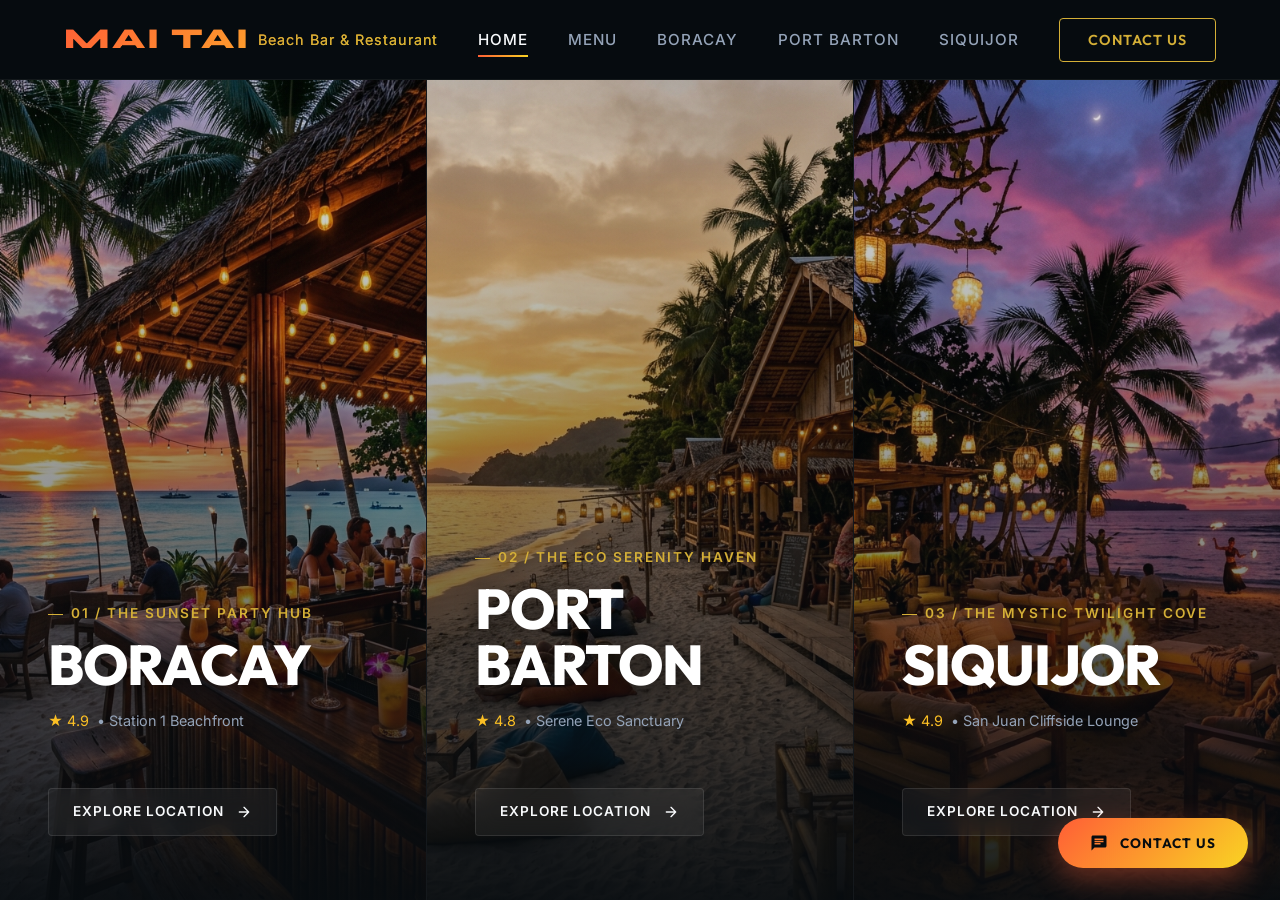
==== commit 094f43e5: "Refactor reservation modals to contact modals, update Siquijor address, add top promo alerts & weekl" ====
--- a/index.html
+++ b/index.html
@@ -7,7 +7,7 @@
   
   <!-- SEO Meta Tags -->
   <meta name="description" content="Welcome to Mai Tai Beach Bar & Restaurant. Experience tropical luxury, signature cocktails, and premium dining at our three stunning Philippine beach locations: Boracay, Port Barton, and Siquijor.">
-  <meta name="keywords" content="beach bar Philippines, Mai Tai, Boracay beach bar, Port Barton restaurant, Siquijor sunset bar, tropical cocktails, beach dining, Station 2 Boracay, Palawan beach bar">
+  <meta name="keywords" content="beach bar Philippines, Mai Tai, Boracay beach bar, Port Barton restaurant, Siquijor sunset bar, tropical cocktails, beach dining, Station 1 Boracay, Palawan beach bar">
   
   <!-- Open Graph / Facebook -->
   <meta property="og:type" content="website">
@@ -51,7 +51,7 @@
         "priceRange": "$$",
         "address": {
           "@type": "PostalAddress",
-          "streetAddress": "Station 2, Beachfront, Balabag",
+          "streetAddress": "Station 1, Beachfront, Balabag",
           "addressLocality": "Boracay Island",
           "addressRegion": "Malay, Aklan",
           "postalCode": "5608",
@@ -59,8 +59,8 @@
         },
         "geo": {
           "@type": "GeoCoordinates",
-          "latitude": 11.9593,
-          "longitude": 121.9271
+          "latitude": 11.9680,
+          "longitude": 121.9188
         }
       },
       {
@@ -91,7 +91,7 @@
         "priceRange": "$$",
         "address": {
           "@type": "PostalAddress",
-          "streetAddress": "Solfili, San Juan",
+          "streetAddress": "Helkat Lane, Solangon, San Juan",
           "addressLocality": "San Juan",
           "addressRegion": "Siquijor",
           "postalCode": "6227",
@@ -121,7 +121,7 @@
       <li class="nav-item"><a href="port-barton.html">Port Barton</a></li>
       <li class="nav-item"><a href="siquijor.html">Siquijor</a></li>
     </ul>
-    <button class="nav-btn open-booking-modal" id="nav-booking-btn">Book a Table</button>
+    <button class="nav-btn open-contact-modal" id="nav-contact-btn">Contact Us</button>
     <button class="hamburger" id="nav-toggle" aria-label="Toggle Menu">
       <span></span>
       <span></span>
@@ -141,7 +141,7 @@
         </div>
         <h2 class="panel-title">Boracay</h2>
         <div class="panel-rating">
-          ★ 4.9 <span>• Station 2 Beachfront</span>
+          ★ 4.9 <span>• Station 1 Beachfront</span>
         </div>
         <p class="panel-desc">
           Experience the vibrant, high-energy pulse of Boracay. Powdery white sand, glowing fire dancer spectacles, and endless beachfront sunset sessions under tropical palms.
@@ -197,97 +197,92 @@
 
   </main>
 
-  <!-- Floating Booking Button -->
-  <button class="floating-booking-btn open-booking-modal" id="float-booking-btn">
-    <svg fill="none" stroke="currentColor" stroke-linecap="round" stroke-linejoin="round" stroke-width="2" viewBox="0 0 24 24"><path d="M8 7V3m8 4V3m-9 8h10M5 21h14a2 2 0 002-2V7a2 2 0 00-2-2H5a2 2 0 00-2 2v12a2 2 0 002 2z"/></svg>
-    Book a Table
+  <!-- Floating Contact Button -->
+  <button class="floating-booking-btn open-contact-modal" id="float-contact-btn">
+    <svg fill="currentColor" width="18" height="18" viewBox="0 0 24 24"><path d="M20 2H4c-1.1 0-1.99.9-1.99 2L2 22l4-4h14c1.1 0 2-.9 2-2V4c0-1.1-.9-2-2-2zM6 9h12v2H6V9zm8 5H6v-2h8v2zm4-6H6V6h12v2z"/></svg>
+    Contact Us
   </button>
 
-  <!-- Reservation Modal -->
-  <div class="modal" id="booking-modal">
-    <div class="modal-content">
-      <button class="modal-close" id="close-modal" aria-label="Close Modal">
+  <!-- Contact Modal -->
+  <div class="modal" id="contact-modal">
+    <div class="modal-content contact-modal-width">
+      <button class="modal-close" id="close-contact-modal" aria-label="Close Modal">
         <svg fill="none" stroke="currentColor" stroke-linecap="round" stroke-linejoin="round" stroke-width="2" viewBox="0 0 24 24"><path d="M6 18L18 6M6 6l12 12"/></svg>
       </button>
       
-      <!-- Form State -->
-      <form id="reservation-form">
-        <div class="modal-header">
-          <h3>Reserve A Table</h3>
-          <p>Book your spot in paradise. Select your preferred branch below.</p>
+      <div class="modal-header">
+        <h3>Contact Mai Tai</h3>
+        <p>Get in touch with our branches directly via phone, Messenger, or Instagram.</p>
+      </div>
+      
+      <div class="contact-branches-grid">
+        <!-- Boracay -->
+        <div class="contact-branch-card">
+          <div>
+            <h4 class="contact-branch-name">Boracay</h4>
+            <div class="contact-branch-details">
+              <p><strong>Address:</strong> Station 1 Beachfront, Barangay Balabag, Boracay Island</p>
+              <p><strong>Hours:</strong> 11:00 AM - 12:00 AM Daily</p>
+              <p><strong>Phone:</strong> +63 917 185 1211</p>
+            </div>
+          </div>
+          <div class="contact-branch-actions">
+            <a href="https://m.me/maitaibeachbar" target="_blank" rel="noopener noreferrer" class="contact-action-btn messenger-btn">
+              <svg fill="currentColor" width="16" height="16" viewBox="0 0 24 24"><path d="M12 2C6.5 2 2 6.14 2 11.25c0 2.91 1.45 5.51 3.73 7.2L5.67 22l3.41-1.87c.92.26 1.9.4 2.92.4 5.5 0 10-4.14 10-9.25S17.5 2 12 2zm1.14 12.18l-2.61-2.79-5.07 2.79 5.56-5.91 2.68 2.79 5-2.79-5.56 5.92z"/></svg>
+              Chat on Messenger
+            </a>
+            <a href="https://instagram.com/maitaibeachbar" target="_blank" rel="noopener noreferrer" class="contact-action-btn instagram-btn">
+              <svg fill="currentColor" width="16" height="16" viewBox="0 0 24 24"><path d="M12 2.163c3.204 0 3.584.012 4.85.07 3.252.148 4.771 1.691 4.919 4.919.058 1.265.069 1.645.069 4.849 0 3.205-.012 3.584-.069 4.849-.149 3.225-1.664 4.771-4.919 4.919-1.266.058-1.644.07-4.85.07-3.204 0-3.584-.012-4.849-.07-3.26-.149-4.771-1.699-4.919-4.92-.058-1.265-.07-1.644-.07-4.849 0-3.204.013-3.583.07-4.849.149-3.227 1.664-4.771 4.919-4.919 1.266-.057 1.645-.069 4.849-.069zm0-2c-3.259 0-3.667.014-4.947.072-4.358.2-6.78 2.618-6.98 6.98-.059 1.281-.073 1.689-.073 4.948 0 3.259.014 3.668.072 4.948.2 4.358 2.618 6.78 6.98 6.98 1.281.058 1.689.072 4.948.072 3.259 0 3.668-.014 4.948-.072 4.354-.2 6.782-2.618 6.979-6.98.059-1.28.073-1.689.073-4.948 0-3.259-.014-3.667-.072-4.947-.196-4.354-2.617-6.78-6.979-6.98-1.281-.059-1.69-.073-4.949-.073zm0 5.838c-3.403 0-6.162 2.759-6.162 6.162s2.759 6.163 6.162 6.163 6.162-2.759 6.162-6.163c0-3.403-2.759-6.162-6.162-6.162zm0 10.162c-2.209 0-4-1.79-4-4 0-2.209 1.791-4 4-4s4 1.791 4 4c0 2.21-1.791 4-4 4zm6.406-11.845c-.796 0-1.441.645-1.441 1.44s.645 1.44 1.441 1.44c.795 0 1.439-.645 1.439-1.44s-.644-1.44-1.439-1.44z"/></svg>
+              Instagram
+            </a>
+          </div>
         </div>
         
-        <div class="form-group">
-          <label class="form-label" for="book-branch">Select Beach Bar Branch</label>
-          <select class="form-control" id="book-branch" name="branch" required>
-            <option value="" disabled selected>Choose a location...</option>
-            <option value="Boracay">Mai Tai Boracay (Station 2)</option>
-            <option value="Port Barton">Mai Tai Port Barton (Itaytay Beach)</option>
-            <option value="Siquijor">Mai Tai Siquijor (San Juan Cliffside)</option>
-          </select>
+        <!-- Port Barton -->
+        <div class="contact-branch-card">
+          <div>
+            <h4 class="contact-branch-name">Port Barton</h4>
+            <div class="contact-branch-details">
+              <p><strong>Address:</strong> Itaytay Beach, Port Barton, San Vicente, Palawan</p>
+              <p><strong>Hours:</strong> 11:00 AM - 11:00 PM Daily</p>
+              <p><strong>Phone:</strong> +63 917 654 3210</p>
+            </div>
+          </div>
+          <div class="contact-branch-actions">
+            <a href="https://m.me/maitaibeachbar" target="_blank" rel="noopener noreferrer" class="contact-action-btn messenger-btn">
+              <svg fill="currentColor" width="16" height="16" viewBox="0 0 24 24"><path d="M12 2C6.5 2 2 6.14 2 11.25c0 2.91 1.45 5.51 3.73 7.2L5.67 22l3.41-1.87c.92.26 1.9.4 2.92.4 5.5 0 10-4.14 10-9.25S17.5 2 12 2zm1.14 12.18l-2.61-2.79-5.07 2.79 5.56-5.91 2.68 2.79 5-2.79-5.56 5.92z"/></svg>
+              Chat on Messenger
+            </a>
+            <a href="https://instagram.com/maitai.portbarton" target="_blank" rel="noopener noreferrer" class="contact-action-btn instagram-btn">
+              <svg fill="currentColor" width="16" height="16" viewBox="0 0 24 24"><path d="M12 2.163c3.204 0 3.584.012 4.85.07 3.252.148 4.771 1.691 4.919 4.919.058 1.265.069 1.645.069 4.849 0 3.205-.012 3.584-.069 4.849-.149 3.225-1.664 4.771-4.919 4.919-1.266.058-1.644.07-4.85.07-3.204 0-3.584-.012-4.849-.07-3.26-.149-4.771-1.699-4.919-4.92-.058-1.265-.07-1.644-.07-4.849 0-3.204.013-3.583.07-4.849.149-3.227 1.664-4.771 4.919-4.919 1.266-.057 1.645-.069 4.849-.069zm0-2c-3.259 0-3.667.014-4.947.072-4.358.2-6.78 2.618-6.98 6.98-.059 1.281-.073 1.689-.073 4.948 0 3.259.014 3.668.072 4.948.2 4.358 2.618 6.78 6.98 6.98 1.281.058 1.689.072 4.948.072 3.259 0 3.668-.014 4.948-.072 4.354-.2 6.782-2.618 6.979-6.98.059-1.28.073-1.689.073-4.948 0-3.259-.014-3.667-.072-4.947-.196-4.354-2.617-6.78-6.979-6.98-1.281-.059-1.69-.073-4.949-.073zm0 5.838c-3.403 0-6.162 2.759-6.162 6.162s2.759 6.163 6.162 6.163 6.162-2.759 6.162-6.163c0-3.403-2.759-6.162-6.162-6.162zm0 10.162c-2.209 0-4-1.79-4-4 0-2.209 1.791-4 4-4s4 1.791 4 4c0 2.21-1.791 4-4 4zm6.406-11.845c-.796 0-1.441.645-1.441 1.44s.645 1.44 1.441 1.44c.795 0 1.439-.645 1.439-1.44s-.644-1.44-1.439-1.44z"/></svg>
+              Instagram
+            </a>
+          </div>
         </div>
         
-        <div class="form-row">
-          <div class="form-group">
-            <label class="form-label" for="book-date">Date</label>
-            <input type="date" class="form-control" id="book-date" name="date" required>
-          </div>
-          <div class="form-group">
-            <label class="form-label" for="book-time">Time</label>
-            <select class="form-control" id="book-time" name="time" required>
-              <option value="" disabled selected>Select time...</option>
-              <option value="11:00 AM">11:00 AM</option>
-              <option value="12:30 PM">12:30 PM</option>
-              <option value="2:00 PM">2:00 PM</option>
-              <option value="4:00 PM">4:00 PM (Pre-Sunset)</option>
-              <option value="5:30 PM">5:30 PM (Sunset Peak)</option>
-              <option value="7:00 PM">7:00 PM</option>
-              <option value="8:30 PM">8:30 PM</option>
-              <option value="10:00 PM">10:00 PM</option>
-            </select>
-          </div>
-        </div>
-
-        <div class="form-row">
-          <div class="form-group">
-            <label class="form-label" for="book-guests">Guests</label>
-            <select class="form-control" id="book-guests" name="guests" required>
-              <option value="2" selected>2 People</option>
-              <option value="3">3 People</option>
-              <option value="4">4 People</option>
-              <option value="6">6 People</option>
-              <option value="8">8+ People (Group)</option>
-            </select>
-          </div>
-          <div class="form-group">
-            <label class="form-label" for="book-phone">Phone Number</label>
-            <input type="tel" class="form-control" id="book-phone" name="phone" placeholder="+63 917..." required>
-          </div>
-        </div>
-
-        <div class="form-group">
-          <label class="form-label" for="book-name">Full Name</label>
-          <input type="text" class="form-control" id="book-name" name="name" placeholder="John Doe" required>
-        </div>
-
-        <div class="form-group">
-          <label class="form-label" for="book-email">Email Address</label>
-          <input type="email" class="form-control" id="book-email" name="email" placeholder="john@example.com" required>
-        </div>
-
-        <button type="submit" class="form-submit-btn">Confirm Reservation</button>
-      </form>
-
-      <!-- Success State -->
-      <div class="form-success-state" id="success-state">
-        <div class="success-icon">
-          <svg fill="none" stroke="currentColor" stroke-linecap="round" stroke-linejoin="round" stroke-width="2" viewBox="0 0 24 24"><path d="M5 13l4 4L19 7"/></svg>
-        </div>
-        <h4>Booking Confirmed!</h4>
-        <p>Your table in paradise is reserved. We sent a confirmation email to <strong id="success-email">john@example.com</strong>. See you soon!</p>
-        <button class="form-submit-btn" id="success-close-btn" style="margin-top: 2rem;">Awesome</button>
-      </div>
-
+        <!-- Siquijor -->
+        <div class="contact-branch-card">
+          <div>
+            <h4 class="contact-branch-name">Siquijor</h4>
+            <div class="contact-branch-details">
+              <p><strong>Address:</strong> Helkat Lane, Solangon, San Juan, Siquijor</p>
+              <p><strong>Hours:</strong> 11:00 AM - 11:30 PM Daily</p>
+              <p><strong>Phone:</strong> +63 917 321 0987</p>
+            </div>
+          </div>
+          <div class="contact-branch-actions">
+            <a href="https://m.me/maitaibeachbar" target="_blank" rel="noopener noreferrer" class="contact-action-btn messenger-btn">
+              <svg fill="currentColor" width="16" height="16" viewBox="0 0 24 24"><path d="M12 2C6.5 2 2 6.14 2 11.25c0 2.91 1.45 5.51 3.73 7.2L5.67 22l3.41-1.87c.92.26 1.9.4 2.92.4 5.5 0 10-4.14 10-9.25S17.5 2 12 2zm1.14 12.18l-2.61-2.79-5.07 2.79 5.56-5.91 2.68 2.79 5-2.79-5.56 5.92z"/></svg>
+              Chat on Messenger
+            </a>
+            <a href="https://instagram.com/mai.tai.siquijor" target="_blank" rel="noopener noreferrer" class="contact-action-btn instagram-btn">
+              <svg fill="currentColor" width="16" height="16" viewBox="0 0 24 24"><path d="M12 2.163c3.204 0 3.584.012 4.85.07 3.252.148 4.771 1.691 4.919 4.919.058 1.265.069 1.645.069 4.849 0 3.205-.012 3.584-.069 4.849-.149 3.225-1.664 4.771-4.919 4.919-1.266.058-1.644.07-4.85.07-3.204 0-3.584-.012-4.849-.07-3.26-.149-4.771-1.699-4.919-4.92-.058-1.265-.07-1.644-.07-4.849 0-3.204.013-3.583.07-4.849.149-3.227 1.664-4.771 4.919-4.919 1.266-.057 1.645-.069 4.849-.069zm0-2c-3.259 0-3.667.014-4.947.072-4.358.2-6.78 2.618-6.98 6.98-.059 1.281-.073 1.689-.073 4.948 0 3.259.014 3.668.072 4.948.2 4.358 2.618 6.78 6.98 6.98 1.281.058 1.689.072 4.948.072 3.259 0 3.668-.014 4.948-.072 4.354-.2 6.782-2.618 6.979-6.98.059-1.28.073-1.689.073-4.948 0-3.259-.014-3.667-.072-4.947-.196-4.354-2.617-6.78-6.979-6.98-1.281-.059-1.69-.073-4.949-.073zm0 5.838c-3.403 0-6.162 2.759-6.162 6.162s2.759 6.163 6.162 6.163 6.162-2.759 6.162-6.163c0-3.403-2.759-6.162-6.162-6.162zm0 10.162c-2.209 0-4-1.79-4-4 0-2.209 1.791-4 4-4s4 1.791 4 4c0 2.21-1.791 4-4 4zm6.406-11.845c-.796 0-1.441.645-1.441 1.44s.645 1.44 1.441 1.44c.795 0 1.439-.645 1.439-1.44s-.644-1.44-1.439-1.44z"/></svg>
+              Instagram
+            </a>
+          </div>
+        </div>
+      </div>
+      
     </div>
   </div>
 
--- a/css/style.css
+++ b/css/style.css
@@ -1452,3 +1452,380 @@
     transform: translateY(0);
   }
 }
+
+/* ─── Promotion Banner Alert ─── */
+.promo-banner {
+  position: fixed;
+  top: 0;
+  left: 0;
+  width: 100%;
+  height: 35px;
+  background: var(--sunset-gradient);
+  color: var(--bg-dark);
+  display: flex;
+  align-items: center;
+  justify-content: center;
+  font-family: var(--font-title);
+  font-weight: 800;
+  font-size: 0.75rem;
+  text-transform: uppercase;
+  letter-spacing: 1px;
+  z-index: 1010;
+  box-shadow: 0 2px 10px rgba(0, 0, 0, 0.3);
+}
+
+.promo-banner .promo-highlight {
+  background-color: rgba(7, 12, 16, 0.2);
+  padding: 0.15rem 0.5rem;
+  border-radius: 4px;
+  font-size: 0.7rem;
+  margin-right: 0.5rem;
+}
+
+body.has-promo {
+  padding-top: calc(var(--nav-height) + 35px);
+}
+
+body.has-promo .navbar {
+  top: 35px;
+}
+
+/* ─── Contact Modal Content ─── */
+.contact-branches-grid {
+  display: grid;
+  grid-template-columns: 1fr;
+  gap: 1.5rem;
+  margin-top: 1.5rem;
+}
+
+@media (min-width: 768px) {
+  .contact-branches-grid {
+    grid-template-columns: repeat(3, 1fr);
+  }
+}
+
+.contact-branch-card {
+  background: rgba(255, 255, 255, 0.02);
+  border: 1px solid var(--border-color);
+  border-radius: 8px;
+  padding: 1.5rem;
+  display: flex;
+  flex-direction: column;
+  justify-content: space-between;
+  transition: all 0.3s ease;
+}
+
+.contact-branch-card:hover {
+  border-color: var(--primary-gold);
+  background: rgba(255, 255, 255, 0.04);
+}
+
+.contact-branch-name {
+  font-family: var(--font-title);
+  font-size: 1.2rem;
+  color: var(--primary-gold);
+  text-transform: uppercase;
+  margin-bottom: 0.5rem;
+  border-bottom: 1px solid rgba(255, 255, 255, 0.05);
+  padding-bottom: 0.5rem;
+}
+
+.contact-branch-details {
+  font-size: 0.85rem;
+  color: var(--text-secondary);
+  margin-bottom: 1.25rem;
+  line-height: 1.5;
+  flex-grow: 1;
+}
+
+.contact-branch-details p {
+  margin-bottom: 0.5rem;
+}
+
+.contact-branch-details strong {
+  color: var(--text-primary);
+}
+
+.contact-branch-actions {
+  display: flex;
+  flex-direction: column;
+  gap: 0.5rem;
+}
+
+.contact-action-btn {
+  display: inline-flex;
+  align-items: center;
+  justify-content: center;
+  gap: 0.5rem;
+  padding: 0.6rem 1rem;
+  border-radius: 4px;
+  font-size: 0.75rem;
+  font-weight: 700;
+  text-transform: uppercase;
+  font-family: var(--font-title);
+  transition: all 0.3s ease;
+  text-decoration: none;
+  border: 1px solid var(--border-color);
+  color: var(--text-primary);
+  letter-spacing: 0.5px;
+}
+
+.contact-action-btn:hover {
+  background-color: rgba(255, 255, 255, 0.05);
+  border-color: var(--text-primary);
+}
+
+.contact-action-btn.messenger-btn {
+  background: #0084FF;
+  border-color: transparent;
+  color: #fff;
+}
+
+.contact-action-btn.messenger-btn:hover {
+  background: #006bde;
+  box-shadow: 0 4px 15px rgba(0, 132, 255, 0.4);
+}
+
+.contact-action-btn.instagram-btn {
+  background: radial-gradient(circle at 30% 107%, #fdf497 0%, #fdf497 5%, #fd5949 45%, #d6249f 60%, #285AEB 90%);
+  border-color: transparent;
+  color: #fff;
+}
+
+.contact-action-btn.instagram-btn:hover {
+  box-shadow: 0 4px 15px rgba(214, 36, 159, 0.4);
+  opacity: 0.95;
+}
+
+.modal-content.contact-modal-width {
+  max-width: 850px;
+}
+
+/* ─── Floating Messenger Icon ─── */
+.floating-messenger-btn {
+  position: fixed;
+  bottom: 2rem;
+  right: 2rem;
+  width: 56px;
+  height: 56px;
+  background: #0084FF;
+  color: #fff;
+  border: none;
+  border-radius: 50%;
+  box-shadow: 0 10px 25px rgba(0, 132, 255, 0.45);
+  cursor: pointer;
+  z-index: 999;
+  display: flex;
+  align-items: center;
+  justify-content: center;
+  transition: all 0.3s cubic-bezier(0.25, 1, 0.5, 1);
+  text-decoration: none;
+}
+
+.floating-messenger-btn svg {
+  width: 26px;
+  height: 26px;
+}
+
+.floating-messenger-btn:hover {
+  transform: translateY(-5px) scale(1.05);
+  box-shadow: 0 15px 35px rgba(0, 132, 255, 0.6);
+  background: #0074e0;
+}
+
+@media (max-width: 768px) {
+  .floating-messenger-btn {
+    bottom: 1.5rem;
+    right: 1.5rem;
+    width: 48px;
+    height: 48px;
+  }
+  .floating-messenger-btn svg {
+    width: 22px;
+    height: 22px;
+  }
+  body.has-promo .navbar {
+    top: 0;
+  }
+  body.has-promo {
+    padding-top: var(--nav-height);
+  }
+  .promo-banner {
+    position: relative;
+    height: auto;
+    padding: 0.5rem 1rem;
+    font-size: 0.7rem;
+    text-align: center;
+  }
+}
+
+/* ─── Events & Offers Section ─── */
+.events-grid {
+  display: grid;
+  grid-template-columns: 1fr;
+  gap: 2rem;
+  margin-top: 3rem;
+}
+
+@media (min-width: 768px) {
+  .events-grid {
+    grid-template-columns: repeat(2, 1fr);
+  }
+  .events-grid.triple {
+    grid-template-columns: repeat(3, 1fr);
+  }
+}
+
+.event-card {
+  background: #0b1218;
+  border: 1px solid var(--border-color);
+  border-radius: 12px;
+  overflow: hidden;
+  transition: all 0.3s cubic-bezier(0.25, 1, 0.5, 1);
+  display: flex;
+  flex-direction: column;
+  box-shadow: 0 10px 30px rgba(0,0,0,0.2);
+}
+
+.event-card:hover {
+  transform: translateY(-5px);
+  border-color: var(--primary-gold);
+  box-shadow: 0 15px 40px rgba(212, 175, 55, 0.15);
+}
+
+.event-image-placeholder {
+  height: 180px;
+  background: linear-gradient(135deg, rgba(255, 94, 54, 0.15), rgba(212, 175, 55, 0.05));
+  position: relative;
+  display: flex;
+  align-items: center;
+  justify-content: center;
+  overflow: hidden;
+  border-bottom: 1px solid var(--border-color);
+}
+
+.event-image-icon {
+  position: absolute;
+  width: 140px;
+  height: 140px;
+  opacity: 0.04;
+  color: var(--primary-gold);
+  transform: rotate(-15deg);
+}
+
+.event-badge {
+  position: absolute;
+  top: 1rem;
+  right: 1rem;
+  background: var(--sunset-gradient);
+  color: var(--bg-dark);
+  padding: 0.3rem 0.8rem;
+  border-radius: 4px;
+  font-family: var(--font-title);
+  font-weight: 700;
+  font-size: 0.7rem;
+  text-transform: uppercase;
+  letter-spacing: 1px;
+}
+
+.event-time-badge {
+  position: absolute;
+  bottom: 1rem;
+  left: 1rem;
+  background: rgba(0, 0, 0, 0.7);
+  backdrop-filter: blur(5px);
+  color: var(--text-primary);
+  padding: 0.3rem 0.8rem;
+  border-radius: 4px;
+  font-size: 0.75rem;
+  font-weight: 600;
+  border: 1px solid rgba(255,255,255,0.08);
+}
+
+.event-card-content {
+  padding: 1.75rem;
+  flex-grow: 1;
+  display: flex;
+  flex-direction: column;
+  justify-content: space-between;
+}
+
+.event-card-title {
+  font-family: var(--font-title);
+  font-size: 1.4rem;
+  text-transform: uppercase;
+  margin-bottom: 0.5rem;
+  color: var(--text-primary);
+}
+
+.event-card-desc {
+  color: var(--text-secondary);
+  font-size: 0.9rem;
+  line-height: 1.5;
+  margin-bottom: 1.25rem;
+}
+
+.event-card-specials {
+  background: rgba(255, 255, 255, 0.01);
+  border: 1px dashed rgba(212, 175, 55, 0.15);
+  border-radius: 6px;
+  padding: 0.85rem;
+  margin-bottom: 1.25rem;
+}
+
+.event-specials-title {
+  font-size: 0.7rem;
+  font-weight: 700;
+  text-transform: uppercase;
+  letter-spacing: 1px;
+  color: var(--primary-gold);
+  margin-bottom: 0.4rem;
+}
+
+.event-specials-list {
+  list-style: none;
+  padding: 0;
+  margin: 0;
+  font-size: 0.8rem;
+  color: var(--text-secondary);
+}
+
+.event-specials-list li {
+  margin-bottom: 0.25rem;
+  display: flex;
+  justify-content: space-between;
+  border-bottom: 1px dotted rgba(255,255,255,0.03);
+  padding-bottom: 0.25rem;
+}
+
+.event-specials-list li:last-child {
+  border-bottom: none;
+  margin-bottom: 0;
+}
+
+.event-card-cta {
+  display: inline-flex;
+  align-items: center;
+  justify-content: center;
+  gap: 0.5rem;
+  width: 100%;
+  padding: 0.75rem;
+  border-radius: 4px;
+  border: 1px solid var(--primary-gold);
+  color: var(--primary-gold);
+  font-family: var(--font-title);
+  font-weight: 700;
+  font-size: 0.8rem;
+  text-transform: uppercase;
+  letter-spacing: 0.5px;
+  text-decoration: none;
+  transition: all 0.3s ease;
+}
+
+.event-card-cta:hover {
+  background: var(--sunset-gradient);
+  color: var(--bg-dark);
+  border-color: transparent;
+  box-shadow: 0 5px 15px rgba(255, 94, 54, 0.3);
+}
+
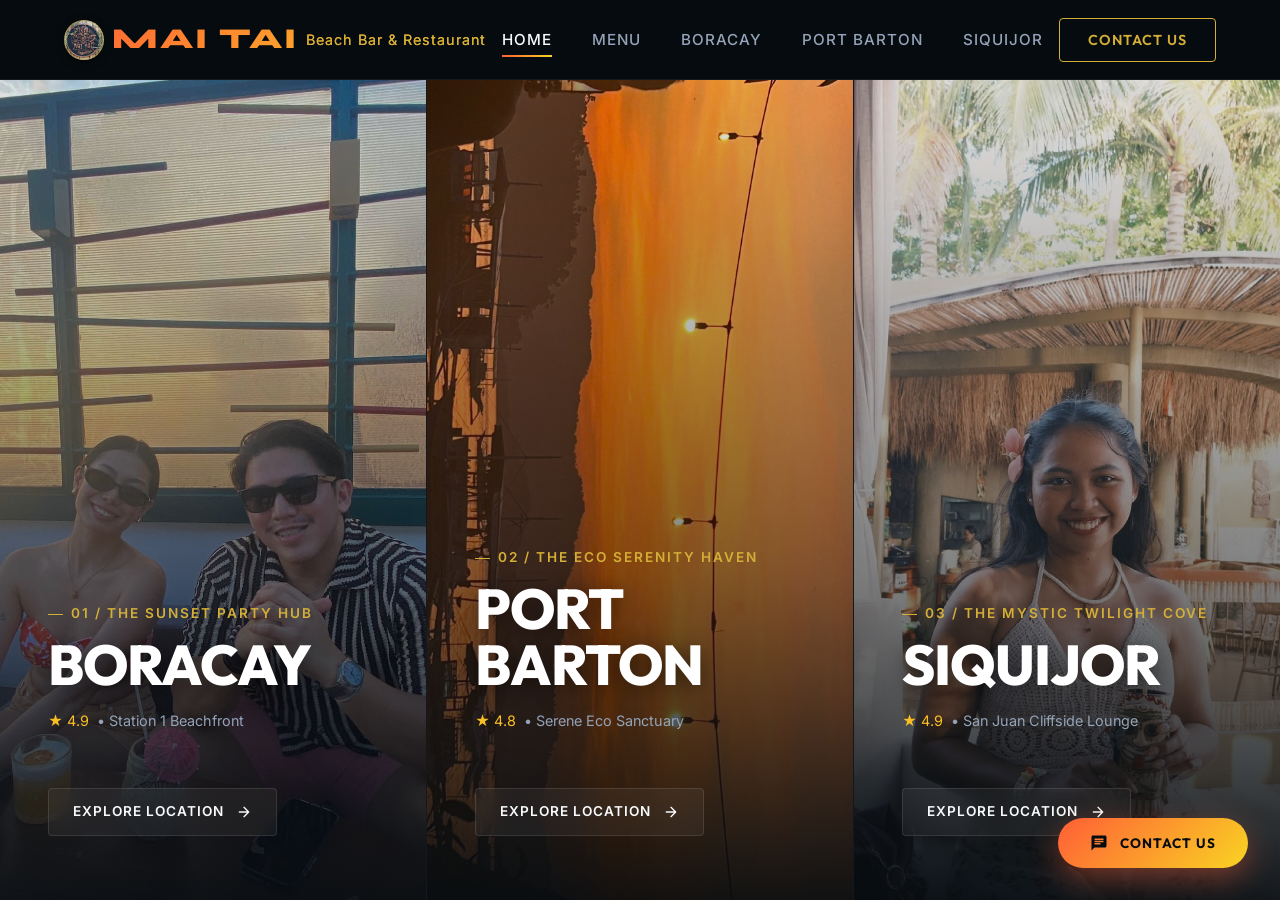
==== commit 4bcb9ba5: "Replace placeholder imagery with the bars' real photos + logo Swap the AI-generated placeholder imag" ====
--- a/index.html
+++ b/index.html
@@ -14,14 +14,18 @@
   <meta property="og:url" content="https://maitaibeachbar.com/">
   <meta property="og:title" content="Mai Tai Beach Bar & Restaurant | Boracay, Port Barton, Siquijor">
   <meta property="og:description" content="Indulge in tropical luxury, sunset views, and local fusion cuisine at our premium beach bar locations in Boracay, Port Barton, and Siquijor.">
-  <meta property="og:image" content="assets/images/boracay.png">
+  <meta property="og:image" content="assets/images/boracay/bora-01.jpg">
 
   <!-- Twitter -->
   <meta property="twitter:card" content="summary_large_image">
   <meta property="twitter:url" content="https://maitaibeachbar.com/">
   <meta property="twitter:title" content="Mai Tai Beach Bar & Restaurant | Boracay, Port Barton, Siquijor">
   <meta property="twitter:description" content="Indulge in tropical luxury, sunset views, and local fusion cuisine at our premium beach bar locations in Boracay, Port Barton, and Siquijor.">
-  <meta property="twitter:image" content="assets/images/boracay.png">
+  <meta property="twitter:image" content="assets/images/boracay/bora-01.jpg">
+
+  <!-- Favicon -->
+  <link rel="icon" type="image/png" href="assets/images/favicon.png">
+  <link rel="apple-touch-icon" href="assets/images/apple-touch-icon.png">
 
   <!-- Stylesheet -->
   <link rel="stylesheet" href="css/style.css">
@@ -32,7 +36,7 @@
     "@context": "https://schema.org",
     "@type": "BarOrRestaurant",
     "name": "Mai Tai Beach Bar & Restaurant",
-    "image": "assets/images/boracay.png",
+    "image": "assets/images/boracay/bora-01.jpg",
     "@id": "https://maitaibeachbar.com",
     "url": "https://maitaibeachbar.com",
     "telephone": "+639171234567",
@@ -46,7 +50,7 @@
       {
         "@type": "BarOrRestaurant",
         "name": "Mai Tai Beach Bar - Boracay",
-        "image": "assets/images/boracay.png",
+        "image": "assets/images/boracay/bora-01.jpg",
         "telephone": "+639179876543",
         "priceRange": "$$",
         "address": {
@@ -66,7 +70,7 @@
       {
         "@type": "BarOrRestaurant",
         "name": "Mai Tai Beach Bar - Port Barton",
-        "image": "assets/images/port-barton.png",
+        "image": "assets/images/port-barton/pb-aerial-01.jpg",
         "telephone": "+639176543210",
         "priceRange": "$$",
         "address": {
@@ -86,7 +90,7 @@
       {
         "@type": "BarOrRestaurant",
         "name": "Mai Tai Beach Bar - Siquijor",
-        "image": "assets/images/siquijor.png",
+        "image": "assets/images/siquijor/siq-hero.jpg",
         "telephone": "+639173210987",
         "priceRange": "$$",
         "address": {
@@ -134,7 +138,7 @@
     
     <!-- Boracay Panel -->
     <section class="split-panel" id="panel-boracay">
-      <div class="panel-bg" style="background-image: url('assets/images/boracay.png');"></div>
+      <div class="panel-bg" style="background-image: url('assets/images/boracay/bora-12.jpg'); background-position: center 40%;"></div>
       <div class="panel-content">
         <div class="panel-meta">
           <span></span> 01 / The Sunset Party Hub
@@ -155,7 +159,7 @@
 
     <!-- Port Barton Panel -->
     <section class="split-panel" id="panel-barton">
-      <div class="panel-bg" style="background-image: url('assets/images/port-barton.png');"></div>
+      <div class="panel-bg" style="background-image: url('assets/images/port-barton/pb-sunset-04.jpg'); background-position: center 45%;"></div>
       <div class="panel-content">
         <div class="panel-meta">
           <span></span> 02 / The Eco Serenity Haven
@@ -176,7 +180,7 @@
 
     <!-- Siquijor Panel -->
     <section class="split-panel" id="panel-siquijor">
-      <div class="panel-bg" style="background-image: url('assets/images/siquijor.png');"></div>
+      <div class="panel-bg" style="background-image: url('assets/images/siquijor/siq-panel.jpg'); background-position: center 35%;"></div>
       <div class="panel-content">
         <div class="panel-meta">
           <span></span> 03 / The Mystic Twilight Cove
@@ -231,7 +235,7 @@
               <svg fill="currentColor" width="16" height="16" viewBox="0 0 24 24"><path d="M12 2C6.5 2 2 6.14 2 11.25c0 2.91 1.45 5.51 3.73 7.2L5.67 22l3.41-1.87c.92.26 1.9.4 2.92.4 5.5 0 10-4.14 10-9.25S17.5 2 12 2zm1.14 12.18l-2.61-2.79-5.07 2.79 5.56-5.91 2.68 2.79 5-2.79-5.56 5.92z"/></svg>
               Chat on Messenger
             </a>
-            <a href="https://instagram.com/maitaibeachbar" target="_blank" rel="noopener noreferrer" class="contact-action-btn instagram-btn">
+            <a href="https://instagram.com/maitai.boracay" target="_blank" rel="noopener noreferrer" class="contact-action-btn instagram-btn">
               <svg fill="currentColor" width="16" height="16" viewBox="0 0 24 24"><path d="M12 2.163c3.204 0 3.584.012 4.85.07 3.252.148 4.771 1.691 4.919 4.919.058 1.265.069 1.645.069 4.849 0 3.205-.012 3.584-.069 4.849-.149 3.225-1.664 4.771-4.919 4.919-1.266.058-1.644.07-4.85.07-3.204 0-3.584-.012-4.849-.07-3.26-.149-4.771-1.699-4.919-4.92-.058-1.265-.07-1.644-.07-4.849 0-3.204.013-3.583.07-4.849.149-3.227 1.664-4.771 4.919-4.919 1.266-.057 1.645-.069 4.849-.069zm0-2c-3.259 0-3.667.014-4.947.072-4.358.2-6.78 2.618-6.98 6.98-.059 1.281-.073 1.689-.073 4.948 0 3.259.014 3.668.072 4.948.2 4.358 2.618 6.78 6.98 6.98 1.281.058 1.689.072 4.948.072 3.259 0 3.668-.014 4.948-.072 4.354-.2 6.782-2.618 6.979-6.98.059-1.28.073-1.689.073-4.948 0-3.259-.014-3.667-.072-4.947-.196-4.354-2.617-6.78-6.979-6.98-1.281-.059-1.69-.073-4.949-.073zm0 5.838c-3.403 0-6.162 2.759-6.162 6.162s2.759 6.163 6.162 6.163 6.162-2.759 6.162-6.163c0-3.403-2.759-6.162-6.162-6.162zm0 10.162c-2.209 0-4-1.79-4-4 0-2.209 1.791-4 4-4s4 1.791 4 4c0 2.21-1.791 4-4 4zm6.406-11.845c-.796 0-1.441.645-1.441 1.44s.645 1.44 1.441 1.44c.795 0 1.439-.645 1.439-1.44s-.644-1.44-1.439-1.44z"/></svg>
               Instagram
             </a>
--- a/css/style.css
+++ b/css/style.css
@@ -619,6 +619,21 @@
   height: 200px;
 }
 
+/* Portrait-friendly editorial gallery (real phone photos are vertical):
+   one tall feature tile on the left + two stacked tiles on the right. */
+.about-gallery {
+  grid-template-columns: repeat(2, 1fr);
+  grid-template-rows: repeat(2, 215px);
+}
+.about-gallery .gallery-img {
+  height: 100%;
+}
+.about-gallery .gallery-img.wide {
+  grid-column: 1;
+  grid-row: 1 / span 2;
+  height: 100%;
+}
+
 /* Digital Menu Section */
 .menu-grid {
   display: grid;
@@ -1829,3 +1844,41 @@
   box-shadow: 0 5px 15px rgba(255, 94, 54, 0.3);
 }
 
+/* ─── Real brand emblem (carved tiki roundel) in the navbar ─── */
+.navbar .logo::before {
+  content: '';
+  width: 38px;
+  height: 38px;
+  flex-shrink: 0;
+  border-radius: 50%;
+  background: url('../assets/images/logo-emblem.png') center/cover;
+  border: 1px solid rgba(212, 175, 55, 0.45);
+  box-shadow: 0 2px 8px rgba(0, 0, 0, 0.45);
+}
+
+/* Keep the portrait gallery readable on tablet/mobile */
+@media (max-width: 992px) {
+  .about-gallery {
+    grid-template-columns: repeat(2, 1fr);
+    grid-template-rows: auto;
+  }
+  .about-gallery .gallery-img {
+    height: 230px;
+  }
+  .about-gallery .gallery-img.wide {
+    grid-column: 1 / -1;
+    grid-row: auto;
+    height: 230px;
+  }
+}
+
+@media (max-width: 768px) {
+  .navbar .logo::before {
+    width: 32px;
+    height: 32px;
+  }
+  .logo {
+    font-size: 1.5rem;
+  }
+}
+
